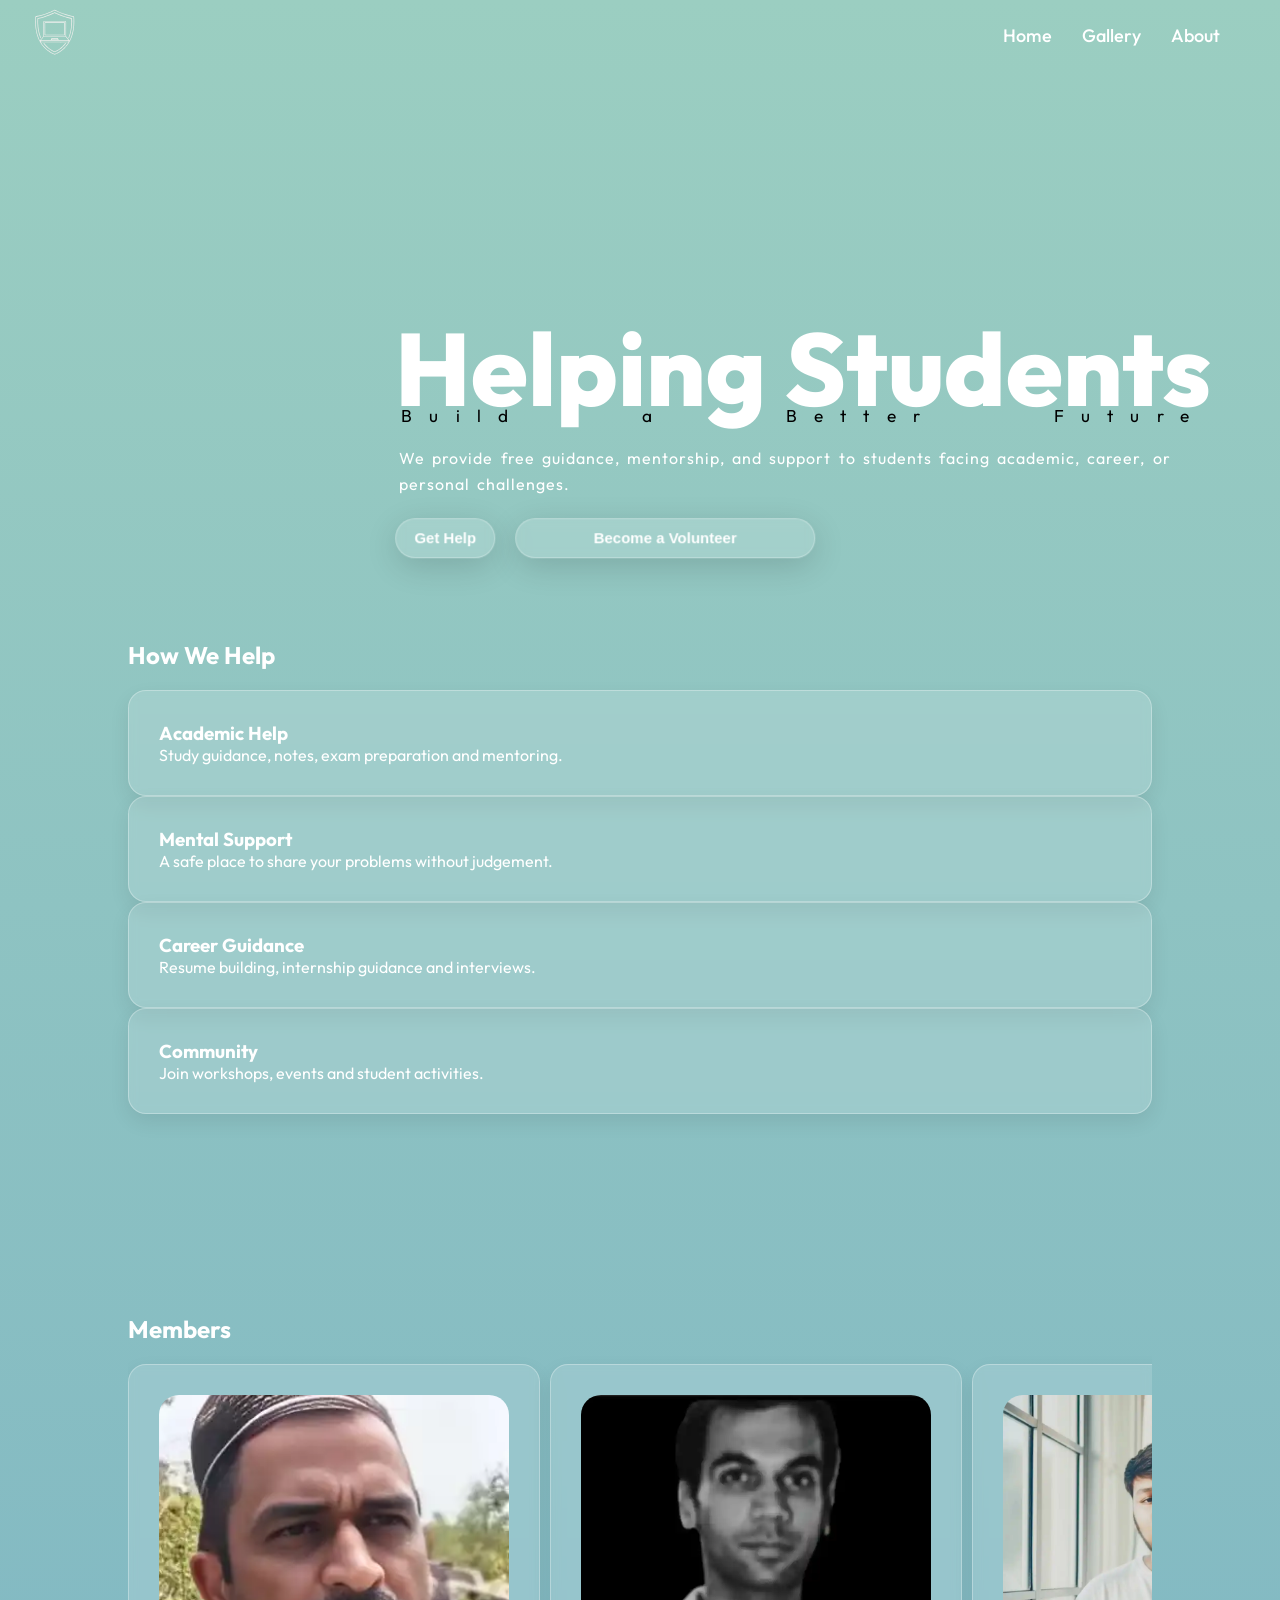
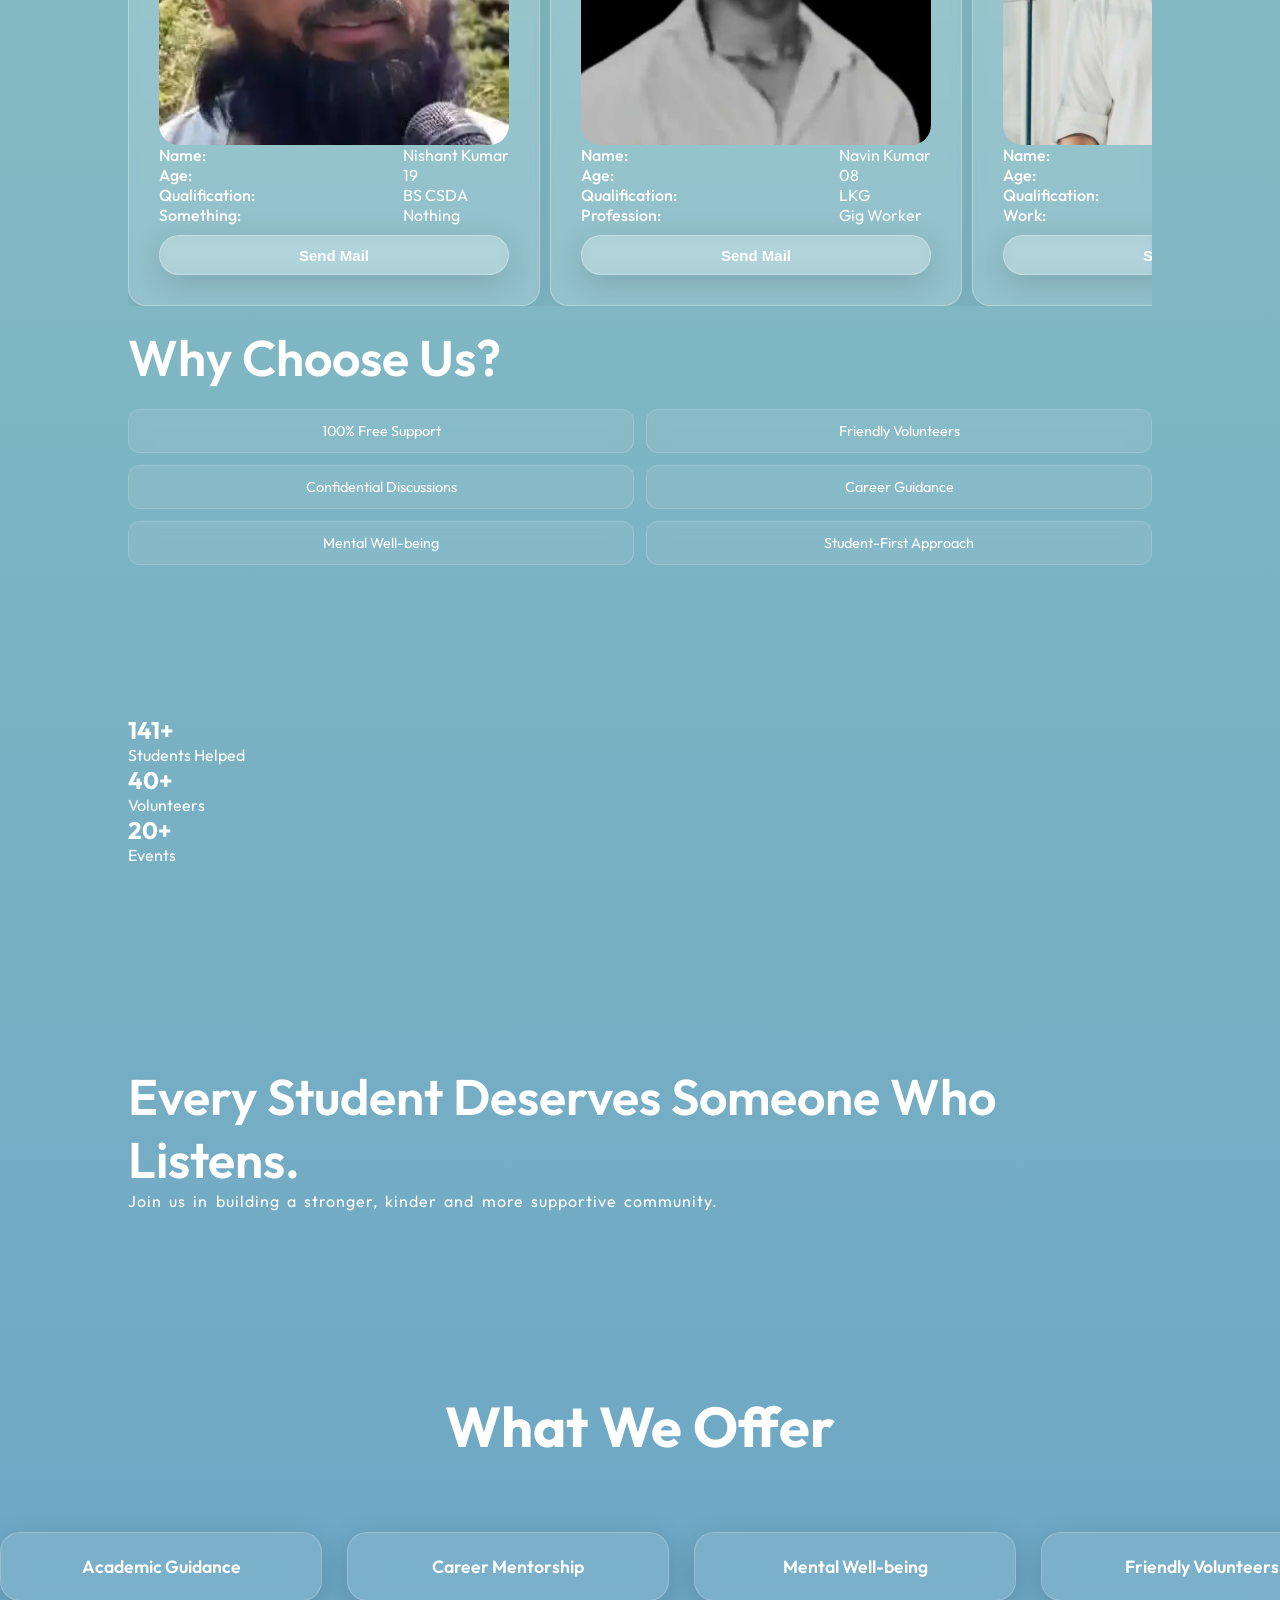
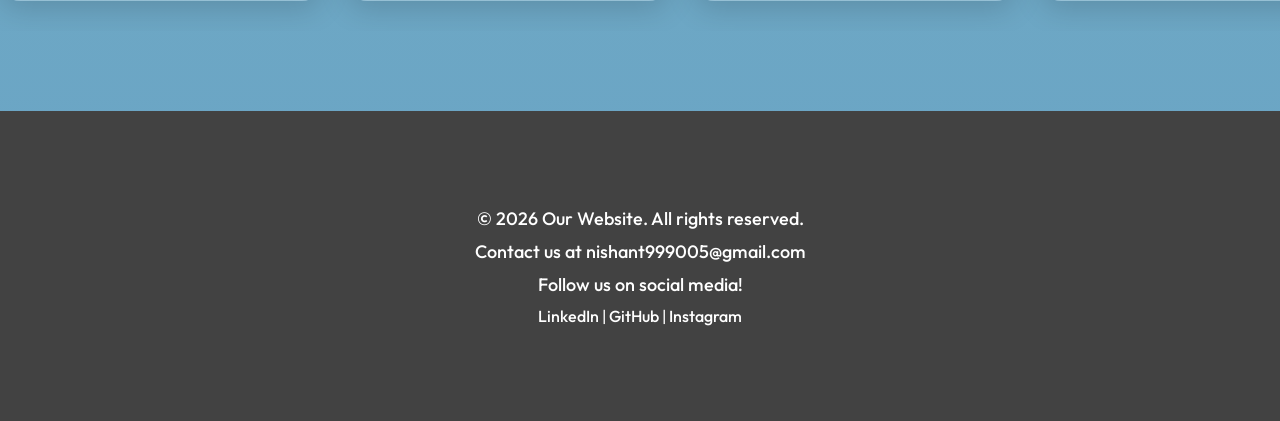
==== index.html @ 3110a351 "Add files via upload" ====
<!DOCTYPE html>
<html lang="en">

<head>
    <meta charset="UTF-8">
    <meta name="viewport" content="width=device-width, initial-scale=1.0">
    <title>Website</title>
    <link type="image/x-icon" href="./resources/icon.svg" rel="icon">
    <link rel="stylesheet" href="style.css">
    <link rel="preconnect" href="https://fonts.googleapis.com">
    <link rel="preconnect" href="https://fonts.gstatic.com" crossorigin>
    <link href="https://fonts.googleapis.com/css2?family=Outfit:wght@100..900&display=swap" rel="stylesheet">
    <link rel="stylesheet" href="https://cdnjs.cloudflare.com/ajax/libs/font-awesome/6.7.2/css/all.min.css">
</head>

<body>
    <header>
        <div class="logo">
            <img src="./resources/logo.svg" alt="Logo">
        </div>

        <div class="navbar">
            <ul>
                <li><a href="#homeid">Home</a></li>
                <li><a href="#galleryid">Gallery</a></li>
                <li><a href="#aboutid">About</a></li>
            </ul>
        </div>

        <div class="menu-btn" onclick="openMenu()">
            ☰
        </div>
        <span class="close-btn" onclick="closeMenu()"><i class="fa fa-times" aria-hidden="true"></i></span>

    </header>

    <div class="overlay" onclick="closeMenu()"></div>
    <div class="mobile-menu">
        <ul>
            <li><a href="#homeid" onclick="closeMenu()">Home</a></li>
            <li><a href="#galleryid" onclick="closeMenu()">Gallery</a></li>
            <li><a href="#aboutid" onclick="closeMenu()">About</a></li>
            <li><a href="#footerid" onclick="closeMenu()">Contact</a></li>
        </ul>

        <div class="bottom-links">
            <a href="https://instagram.com/hiinishant" target="_blank">
                <i class="fa-brands fa-instagram"></i>
            </a>
            <a href="https://linkedin.com/in/hinishant" target="_blank">
                <i class="fa-brands fa-linkedin-in"></i>
            </a>
            <a href="https://github.com/hiinishant" target="_blank">
                <i class="fa-brands fa-github"></i>
            </a>
        </div>

    </div>


    <div id="homeid" class="home">
        <section class="hero">
            <div class="hero-title">
                <h1>Helping Students</h1>
                <p class="tagline">
                    Build a Better Future
                </p>
                <p class="description">
                    We provide free guidance, mentorship, and support to students facing academic, career, or personal
                    challenges.
                </p>
                <div class="hero-btns">
                    <button id="btn1">Get Help</button>
                    <button id="btn2">Become a Volunteer</button>
                </div>
            </div>
        </section>

        <section class="services">
            <h2>How We Help</h2>
            <div class="cards">
                <div class="card">
                    <h3>Academic Help</h3>
                    <p>
                        Study guidance, notes,
                        exam preparation and mentoring.
                    </p>
                </div>
                <div class="card">
                    <h3>Mental Support</h3>
                    <p>
                        A safe place to share your
                        problems without judgement.
                    </p>
                </div>

                <div class="card">
                    <h3>Career Guidance</h3>
                    <p>
                        Resume building,
                        internship guidance and interviews.
                    </p>
                </div>

                <div class="card">
                    <h3>Community</h3>
                    <p>
                        Join workshops,
                        events and student activities.
                    </p>
                </div>
            </div>
        </section>

        <section id="galleryid" class="why">
            <h2>Members</h2>
            <div class="whycard" id="slider">
                <div class="card imgcard">
                    <img src="./resources/img1.webp" alt="IMG">
                    <div class="whylist">
                        <div class="whylabel">
                            <p>Name:</p>
                            <p>Age:</p>
                            <p>Qualification:</p>
                            <p>Something:</p>
                        </div>
                        <div class="whyans">
                            <p>Nishant Kumar</p>
                            <p>19</p>
                            <p>BS CSDA</p>
                            <p>Nothing</p>
                        </div>
                    </div>
                    <button class="whybtn">Send Mail</button>
                </div>
                <div class="card imgcard">
                    <img src="./resources/img2.webp" alt="IMG">
                    <div class="whylist">
                        <div class="whylabel">
                            <p>Name:</p>
                            <p>Age:</p>
                            <p>Qualification:</p>
                            <p>Profession:</p>
                        </div>
                        <div class="whyans">
                            <p>Navin Kumar</p>
                            <p>08</p>
                            <p>LKG</p>
                            <p>Gig Worker</p>
                        </div>
                    </div>
                    <button class="whybtn">Send Mail</button>
                </div>
                <div class="card imgcard">
                    <img src="./resources/img3.webp" alt="IMG">
                    <div class="whylist">
                        <div class="whylabel">
                            <p>Name:</p>
                            <p>Age:</p>
                            <p>Qualification:</p>
                            <p>Work:</p>
                        </div>
                        <div class="whyans">
                            <p>Prakhar Shrivastva</p>
                            <p>09</p>
                            <p>LKG</p>
                            <p>Train Robbery</p>
                        </div>
                    </div>
                    <button class="whybtn">Send Mail</button>
                </div>
                <div class="card imgcard">
                    <img src="./resources/img4.webp" alt="IMG">
                    <div class="whylist">
                        <div class="whylabel">
                            <p>Name:</p>
                            <p>Age:</p>
                            <p>Qualification:</p>
                            <p>Something:</p>
                        </div>
                        <div class="whyans">
                            <p>Name Here</p>
                            <p>18</p>
                            <p>LKG</p>
                            <p>Nothing</p>
                        </div>
                    </div>
                    <button class="whybtn">Send Mail</button>
                </div>
                <div class="card imgcard">
                    <img src="./resources/img5.webp" alt="IMG">
                    <div class="whylist">
                        <div class="whylabel">
                            <p>Name:</p>
                            <p>Age:</p>
                            <p>Qualification:</p>
                            <p>Something:</p>
                        </div>
                        <div class="whyans">
                            <p>Name Here</p>
                            <p>18</p>
                            <p>LKG</p>
                            <p>Nothing</p>
                        </div>
                    </div>
                    <button class="whybtn">Send Mail</button>
                </div>
                <div class="card imgcard">
                    <img src="./resources/img6.webp" alt="IMG">
                    <div class="whylist">
                        <div class="whylabel">
                            <p>Name:</p>
                            <p>Age:</p>
                            <p>Qualification:</p>
                            <p>Something:</p>
                        </div>
                        <div class="whyans">
                            <p>Name Here</p>
                            <p>18</p>
                            <p>LKG</p>
                            <p>Nothing</p>
                        </div>
                    </div>
                    <button class="whybtn">Send Mail</button>
                </div>
            </div>
            <p id="whyus">Why Choose Us?</p>
            <div class="whyreason">
                <ul>
                    <li>100% Free Support</li>
                    <li>Friendly Volunteers</li>
                    <li>Confidential Discussions</li>
                    <li>Career Guidance</li>
                    <li>Mental Well-being</li>
                    <li>Student-First Approach</li>

                </ul>
            </div>

        </section>
        <section class="stats">
            <div class="stat">
                <h1 id="students">0</h1>
                <p>Students Helped</p>
            </div>
            <div class="stat">
                <h1 id="volunteers">0</h1>
                <p>Volunteers</p>
            </div>
            <div class="stat">
                <h1 id="events">0</h1>
                <p>Events</p>

            </div>
        </section>

        <section id="aboutid" class="cta">
            <h2>
                Every Student Deserves Someone Who Listens.
            </h2>
            <p>
                Join us in building a stronger,
                kinder and more supportive community.
            </p>
        </section>
        <section class="message-section">
            <h2>What We Offer</h2>
            <div class="marquee">
                <div class="marquee-content">

                    <div class="msg-card">Academic Guidance</div>
                    <div class="msg-card">Career Mentorship</div>
                    <div class="msg-card">Mental Well-being</div>
                    <div class="msg-card">Friendly Volunteers</div>
                    <div class="msg-card">Confidential Discussions</div>
                    <div class="msg-card">Inclusive Community</div>
                    <div class="msg-card">Study Resources</div>
                    <div class="msg-card">Scholarship Guidance</div>

                    <div class="msg-card">Academic Guidance</div>
                    <div class="msg-card">Career Mentorship</div>
                    <div class="msg-card">Mental Well-being</div>
                    <div class="msg-card">Friendly Volunteers</div>
                    <div class="msg-card">Confidential Discussions</div>
                    <div class="msg-card">Inclusive Community</div>
                    <div class="msg-card">Study Resources</div>
                    <div class="msg-card">Scholarship Guidance</div>
                </div>
            </div>
        </section>
    </div>
    <form id="formid" class="formcard" action="https://formsubmit.co/oneate2006@gmail.com" method="POST"
        enctype="multipart/form-data">
        <input type="hidden" name="_subject" value="New Help Request">
        <input type="hidden" name="_captcha" value="false">
        <input type="hidden" name="_template" value="table">
        <input type="hidden" name="_next" value="http://127.0.0.1:3000/">
        <div class="formhead">
            <p>Mail</p>
        </div>
        <div id="helpsection">
            <label for="name">From</label>
            <input type="text" name="name" placeholder="Your Name" required>
            <label for="subject">Subject</label>
            <input type="text" name="subject" placeholder="Enter Subject" required>
            <label for="body">Body</label>
            <textarea id="formbody" name="message" placeholder="Describe your problem..." required></textarea>
        </div>
        <div>
            <button type="button" id="fromclosebtn">Close</button>
            <button type="submit">Send</button>
        </div>
    </form>

    <form id="volunteerForm" class="formcard" action="https://formsubmit.co/oneate2006@gmail.com" method="POST"
        enctype="multipart/form-data">
        <input type="hidden" name="_subject" value="New Help Request">
        <input type="hidden" name="_captcha" value="false">
        <input type="hidden" name="_template" value="table">
        <input type="hidden" name="_next" value="http://127.0.0.1:3000/">
        <div class="formhead">
            <p>Become a Volunteer</p>
        </div>
        <div id="helpsection">
            <label>Full Name</label>
            <input type="text" name="name" placeholder="Enter Your Name" required>

            <label>Age</label>
            <input type="number" name="age" min="16" placeholder="Enter Your Age" required>

            <label>Phone Number</label>
            <input type="tel" name="phone" placeholder="Enter Phone Number" required>

            <label>Email</label>
            <input type="email" name="email" placeholder="Enter Your Email" required>

            <label>Why do you want to volunteer?</label>
            <textarea id="formbody" name="reason" placeholder="Tell us a little about yourself..."></textarea>
        </div>
        <div>
            <button type="button" id="volunteerClose">
                Close
            </button>
            <button type="submit">
                Join Our Team
            </button>
        </div>
    </form>

    <form id="mentorForm" class="formcard" action="https://formsubmit.co/nishant999005@gmail.com" method="POST">
        <input type="hidden" name="_subject" value="New Help Request">
        <input type="hidden" name="_captcha" value="false">
        <input type="hidden" name="_template" value="table">
        <input type="hidden" name="_next" value="http://127.0.0.1:3000/">
        <div class="formhead">
            <p>Contact Mentor</p>
        </div>
        <div id="helpsection">
            <label>Your Name</label>
            <input type="text" name="name" placeholder="Enter your name" required>
            <label>Age</label>
            <input type="number" name="age" placeholder="Enter your age" required>
            <label>Your Message</label>
            <textarea id="formbody" name="message" placeholder="Write your message..." required></textarea>
        </div>
        <div>
            <button type="button" id="mentorClose">
                Close
            </button>
            <button type="submit">
                Send
            </button>
        </div>
    </form>


    <div id="footerid" class="footer">
        <p>&copy; 2026 Our Website. All rights reserved.</p>
        <p>Contact us at nishant999005@gmail.com</p>
        <p>Follow us on social media!</p>
        <span><a href="https://linkedin.com/in/hinishant" target="_blank">LinkedIn</a> | <a
                href="https://github.com/hiinishant" target="_blank">GitHub</a> | <a
                href="https://instagram.com/hiinishant" target="_blank">Instagram</a></span>
    </div>
    <script src="script.js"></script>
</body>

</html>
---- style.css ----
* {
    margin: 0;
    padding: 0;
}

html {
    scroll-behavior: smooth;
    scrollbar-width: none;
}

body {
    color: #ffffff;
    overflow-x: hidden;
    font-family: "Outfit", sans-serif;
    background: linear-gradient(180deg, #9BCEC1, #67A2C5);
}

.home,
.gallery,
.about {
    padding-top: 70px;
}

section {
    padding: 100px 10%;
}

.card {
    background: rgba(255, 255, 255, 0.15);
    backdrop-filter: blur(5px);
    -webkit-backdrop-filter: blur(5px);
    border: 1px solid rgba(255, 255, 255, 0.3);
    border-radius: 18px;
    padding: 30px;
    box-shadow: 0 8px 20px rgba(0, 0, 0, .08);
    transition: .3s;
}

.card:hover {
    transform: translateY(-8px);
}

header {
    position: fixed;
    top: 0;
    left: 0;
    width: 100%;
    height: 70px;
    display: flex;
    justify-content: space-between;
    align-items: center;
    padding: 0 20px;
    box-sizing: border-box;
    background: #15181a00;
    z-index: 1000;
}

header:hover,
header.scrolled {
    background: rgba(255, 255, 255, 0.15);
    backdrop-filter: blur(5px);
    -webkit-backdrop-filter: blur(5px);
    border: 1px solid rgba(255, 255, 255, 0.3);
    box-shadow: 0 8px 32px rgba(0, 0, 0, .15);
}

.logo {
    width: 70px;
    position: absolute;
}

.logo img {
    width: 100%;
}

.navbar {
    margin-left: auto;
    z-index: 999;
}

.navbar ul {
    display: flex;
    gap: 30px;
    list-style: none;
    margin-right: 40px;
}

.navbar a {
    text-decoration: none;
    color: white;
    font-size: 18px;
    font-weight: 500;
    position: relative;
}

.navbar a:hover {
    text-decoration: underline;
    text-decoration-thickness: 2px;
    text-underline-offset: 6px;
}

.overlay {
    position: fixed;
    top: 0;
    left: 0;
    width: 100%;
    height: 100vh;
    background: rgba(0, 0, 0, .5);
    display: none;
    z-index: 998;
}

.mobile-menu {
    position: fixed;
    top: 0;
    left: -100%;
    width: 40%;
    max-width: 320px;
    height: 100vh;
    background: rgba(255, 255, 255, 0.15);
    backdrop-filter: blur(15px);
    -webkit-backdrop-filter: blur(15px);
    border: 1px solid rgba(255, 255, 255, 0.3);
    border-radius: 20px;
    box-shadow: 0 8px 32px rgba(0, 0, 0, .15);
    padding: 30px;
    display: flex;
    flex-direction: column;
    transition: 0.4s;
    z-index: 999;
}

.mobile-menu.active {
    left: 0;
}

.overlay.active {
    display: block;
}

.menu-btn {
    display: none;
    color: white;
    font-size: 35px;
    cursor: pointer;
}

.close-btn {
    display: none;
    position: absolute;
    top: 20px;
    right: 20px;
    font-size: 32px;
    font-family: Arial, Helvetica, sans-serif;
    color: #ffffff;
    cursor: pointer;
    transition: 0.3s;
    z-index: 1000;
}

.close-btn:hover {
    color: crimson;
}


.mobile-menu ul {
    list-style: none;
    margin-top: 50px;
}

.mobile-menu li {
    margin: 30px 0;
    display: flex;
    justify-content: space-between;
}

.mobile-menu a {
    text-decoration: none;
    color: #444;
    font-size: 22px;
    font-weight: bold;
}

.bottom-links {
    margin-top: auto;
    display: flex;
    flex-direction: row;
    gap: 5px;
}

.bottom-links a {
    width: 50px;
    height: 50px;
    display: flex;
    justify-content: center;
    align-items: center;
    border-radius: 50%;
    color: #333;
    background: rgba(255, 255, 255, .15);
    backdrop-filter: blur(10px);
    -webkit-backdrop-filter: blur(10px);
    border: 1px solid rgba(255, 255, 255, .2);
    transition: .3s;
    margin-bottom: 50px;
}


.hero-title {
    position: absolute;
    top: 50%;
    left: 50%;
    transform: translate(-30%, -55%);
}

.hero-title h1 {
    font-size: clamp(3rem, 8vw, 9rem);
    font-weight: 800;
    color: #fff;
    line-height: 1;
    white-space: nowrap;
}

.tagline {
    margin-top: -15px;
    margin-left: 6px;
    font-size: clamp(1rem, 1.35vw, 1.3rem);
    color: #000;
    letter-spacing: clamp(0.2rem, 1em, 2rem);
    word-spacing: clamp(0.5rem, 5.5em, 10rem);
}

.description {
    margin-top: 20px;
    margin-left: 4px;
    font-size: clamp(1rem, 1.2vw, 1.15rem);
    word-spacing: clamp(0.1rem, 0.2em, 1rem);
    letter-spacing: 1px;
    line-height: 1.6;
    color: #fff;
}

.hero-btns {
    display: flex;
    flex-direction: row;
    gap: 20px;
    margin-top: 20px;
}

#btn1 {
    background: rgba(255, 255, 255, 0.15);
    backdrop-filter: blur(5px);
    -webkit-backdrop-filter: blur(5px);
    border: 1px solid rgba(255, 255, 255, 0.3);
    box-shadow: 0 8px 32px rgba(0, 0, 0, .15);
    border-radius: 20px;
    color: white;
    font-weight: 600;
    font-size: 15px;
    height: 40px;
    width: 100px;
}

#btn1:hover {
    color: #68a294;
    cursor: pointer;
}

#btn1:active {
    color: white;
    box-shadow: none;
}

#btn2 {
    background: rgba(255, 255, 255, 0.15);
    backdrop-filter: blur(5px);
    -webkit-backdrop-filter: blur(5px);
    border: 1px solid rgba(255, 255, 255, 0.3);
    box-shadow: 0 8px 32px rgba(0, 0, 0, .15);
    border-radius: 20px;
    color: white;
    font-weight: 600;
    font-size: 15px;
    height: 40px;
    width: 300px;
}

#btn2:hover {
    color: #68a294;
    cursor: pointer;
}

#btn2:active {
    color: white;
    box-shadow: none;
}

@media(max-width:768px) {
    .menu-btn {
        display: block;
    }

    .navbar ul {
        display: none;
    }
}

.footer {
    background-color: rgb(66, 66, 66);
    color: #ffffff;
    text-align: center;
    padding: 20px 0;
    min-height: 30vh;
    display: flex;
    flex-direction: column;
    justify-content: center;
    gap: 10px;
}

.footer p {
    font-size: 18px;
    font-weight: 500;
}

.footer a {
    text-decoration: none;
    color: white;
    font-weight: 500;
}

.services {
    margin-top: 30vh;
}

.services h2 {
    margin-bottom: 20px;
}

.cta h2 {
    font-weight: 600;
    font-size: 50px;
}

.cta p {
    font-size: clamp(1rem, 1.2vw, 1.15rem);
    word-spacing: clamp(0.1rem, 0.2em, 1rem);
    letter-spacing: 1px;
}

.whycard {
    display: flex;
    flex-direction: row;
    gap: 10px;
    overflow-x: auto;
    overflow-y: hidden;
    scroll-behavior: smooth;
    padding-top: 20px;
}

.whycard::-webkit-scrollbar {
    height: 12px;
}

.whycard::-webkit-scrollbar-track {
    background: rgba(255, 255, 255, .08);
    backdrop-filter: blur(10px);
    -webkit-backdrop-filter: blur(10px);
    border: 1px solid rgba(255, 255, 255, .15);
    border-radius: 50px;
}

.whycard::-webkit-scrollbar-thumb {
    background: linear-gradient(90deg,
            rgba(155, 206, 193, .9),
            rgba(255, 255, 255, .6));

    border-radius: 50px;
    border: 2px solid rgba(255, 255, 255, .25);
    backdrop-filter: blur(20px);
    -webkit-backdrop-filter: blur(20px);
}

.whycard::-webkit-scrollbar-thumb:hover {
    background: linear-gradient(90deg,
            rgba(155, 206, 193, 1),
            rgba(255, 255, 255, .8));
}

.imgcard {
    flex: 0 0 350px;
    height: auto;
}

.imgcard img {
    width: 100%;
    height: 350px;
    object-fit: cover;
    object-position: center;
    border-radius: 20px;
    display: block;
}

.whylist {
    display: flex;
    flex-direction: row;
    justify-content: space-between;
}

.whylabel {
    font-weight: 500;
    gap: 10px;
}

.whyans {
    gap: 10px;
}

.whybtn {
    background: rgba(255, 255, 255, 0.15);
    backdrop-filter: blur(5px);
    -webkit-backdrop-filter: blur(5px);
    border: 1px solid rgba(255, 255, 255, 0.3);
    box-shadow: 0 8px 32px rgba(0, 0, 0, .15);
    border-radius: 20px;
    color: white;
    font-weight: 600;
    font-size: 15px;
    height: 40px;
    width: 100%;
    margin-top: 10px;
}

.whybtn:hover {
    color: #68a294;
    cursor: pointer;
}

.whybtn:active {
    color: white;
    box-shadow: none;
}

#whyus {
    margin-top: 20px;
    font-weight: 600;
    font-size: 50px;
}

.why ul {
    display: flex;
    flex-direction: row;
    gap: 20px;
    margin-left: 10px;
}

.stats {
    margin-top: -50px;
}

.formcard {
    position: fixed;
    top: 50%;
    left: 50%;
    transform: translate(-50%, -50%);
    width: min(70%, 700px);
    padding: 35px;
    border-radius: 25px;
    background: rgba(255, 255, 255, 0.08);
    backdrop-filter: blur(28px);
    -webkit-backdrop-filter: blur(28px);
    border: 1px solid rgba(255, 255, 255, .15);
    box-shadow: 0 15px 45px rgba(0, 0, 0, .25);
    display: none;
    flex-direction: column;
    gap: 25px;
    color: white;
    z-index: 9999;
}

.formcard.active {
    display: flex;
}

.formhead {
    text-align: center;
}

.formhead p {
    font-size: 2rem;
    font-weight: 700;
    color: #68a294;
}

#helpsection {
    display: flex;
    flex-direction: column;
    gap: 10px;
}

#helpsection label {
    font-size: .95rem;
    color: #FFEBD3;
}

#helpsection input,
#formbody {
    width: 100%;
    padding: 15px;
    border: none;
    outline: none;
    border-radius: 15px;
    background: rgba(255, 255, 255, 0.12);
    color: white;
    font-size: 1rem;
    box-sizing: border-box;
    transition: .3s;
}

#helpsection input::placeholder,
#formbody::placeholder {
    color: rgba(255, 255, 255, .95);
}

#helpsection input:focus,
#formbody:focus {
    background: rgba(255, 255, 255, .18);
    border: 1px solid #9BCEC1;
}

#formbody {
    min-height: 140px;
    resize: none;
}

.formcard>div:last-child {
    display: flex;
    justify-content: space-between;
    gap: 15px;
}

.formcard button {
    flex: 1;
    height: 50px;
    border: none;
    border-radius: 15px;
    font-size: 1rem;
    font-weight: 600;
    cursor: pointer;
    transition: .3s;
}

.formcard button:last-child {
    background: #9BCEC1;
    color: #15181a;
}

.formcard button:last-child:hover {
    transform: translateY(-3px);
    box-shadow: 0 10px 25px rgba(155, 206, 193, .4);
}

#fromclosebtn,
#volunteerClose {
    background: transparent;
    border: 2px solid rgba(255, 255, 255, .2);
    color: white;
}

#fromclosebtn:hover {
    background: rgba(255, 255, 255, .08);
}

.whyreason {
    width: 100%;
    margin-top: 20px;
}

.whyreason ul {
    display: grid;
    grid-template-columns: repeat(2, 1fr);
    gap: 12px;
    list-style: none;
    padding: 0;
    margin: 0;
}

.whyreason li {
    background: rgba(255, 255, 255, .08);
    backdrop-filter: blur(10px);
    -webkit-backdrop-filter: blur(10px);
    border: 1px solid rgba(255, 255, 255, .15);
    border-radius: 12px;
    padding: 12px;
    text-align: center;
    font-size: .9rem;
    color: white;
}

.whyreason li:hover {
    box-shadow: 0 10px 25px rgba(0, 0, 0, 0.1);
}

.message-section{
    padding:80px 0;
    overflow:hidden;
}

.message-section h2{
    text-align:center;
    font-size:clamp(2rem,5vw,3.5rem);
    margin-bottom:50px;
}

.marquee{
    padding-top: 20px;
    padding-bottom: 30px;
    overflow:hidden;
    white-space:nowrap;
}

.marquee-content{
    display:flex;
    gap:25px;
    width:max-content;
    animation:scroll 25s linear infinite;
}

.msg-card{
    flex-shrink:0;
    min-width:260px;
    padding:22px 30px;
    text-align:center;
    font-size:1.1rem;
    font-weight:600;
    color:white;
    border-radius:20px;
    background:rgba(255,255,255,.10);
    backdrop-filter:blur(12px);
    -webkit-backdrop-filter:blur(12px);
    border:1px solid rgba(255,255,255,.2);
    box-shadow:0 8px 30px rgba(0,0,0,.15);
    transition:.3s;
}

.msg-card:hover{
    transform:translateY(-8px);
    background:rgba(255,255,255,.18);
}

@keyframes scroll{
    from{
        transform:translateX(0);
    }
    to{
        transform:translateX(-50%);
    }
}

@media (max-width:768px) {

    .hero {
        display: flex;
        justify-content: center;
        align-items: center;
        padding: 200px 25px 40px;

    }

    .hero-title {
        position: static;
        transform: none;
        width: 100%;
        text-align: center;
    }

    .hero-title h1 {
        white-space: normal;
        font-size: clamp(2.4rem, 10vw, 3.5rem);
        line-height: .95;
        font-weight: 800;
        margin-bottom: 18px;
    }

    .tagline {
        font-size: 1rem;
        font-weight: 600;
        word-spacing: normal;
        letter-spacing: .35rem;
        text-transform: uppercase;
        color: #baccc7;
        margin-bottom: 25px;
    }

    .description {
        font-size: 1rem;
        line-height: 1.8;
        max-width: 340px;
        margin: 0 auto;
        color: #d9d9d9;
    }

    .hero-btns {
        display: flex;
        flex-direction: column;
        gap: 15px;
        margin-top: 40px;
    }

    .hero-btns button {
        width: 100%;
        max-width: 320px;
        height: 58px;
        margin: auto;
        border-radius: 18px;
        font-size: 1rem;
        font-weight: 600;
    }

    .whycard {
        display: flex;
        flex-direction: column;
    }

    .services {
        margin-top: -50px;
    }
}

@media (min-width:769px) and (max-width:1178px) {

    .hero {
        display: flex;
        justify-content: center;
        align-items: center;
        padding: 170px 60px 60px;
    }

    .hero-title {
        position: static;
        transform: none;
        width: 100%;
        text-align: center;
        max-width: 750px;
    }

    .hero-title h1 {

        font-size: clamp(4.0rem, 8vw, 6rem);
        line-height: .95;
        font-weight: 800;
        margin-bottom: 20px;

    }

    .tagline {

        font-size: 1.15rem;
        font-weight: 600;
        letter-spacing: .5rem;
        text-transform: uppercase;
        color: #baccc7;
        margin-bottom: 30px;

    }

    .description {

        max-width: 600px;
        margin: 0 auto;
        font-size: 1.15rem;
        line-height: 1.8;
        color: #d9d9d9;

    }

    .hero-btns {

        display: flex;
        justify-content: center;
        gap: 20px;
        margin-top: 45px;

    }

    .hero-btns button {

        width: 250px;
        height: 60px;
        border-radius: 18px;
        font-size: 1rem;
        font-weight: 600;

    }

    .whycard {
        display: grid;
        grid-template-columns: repeat(2, 1fr);
        gap: 30px;

    }

    .services {
        margin-top: -100px;
    }

}
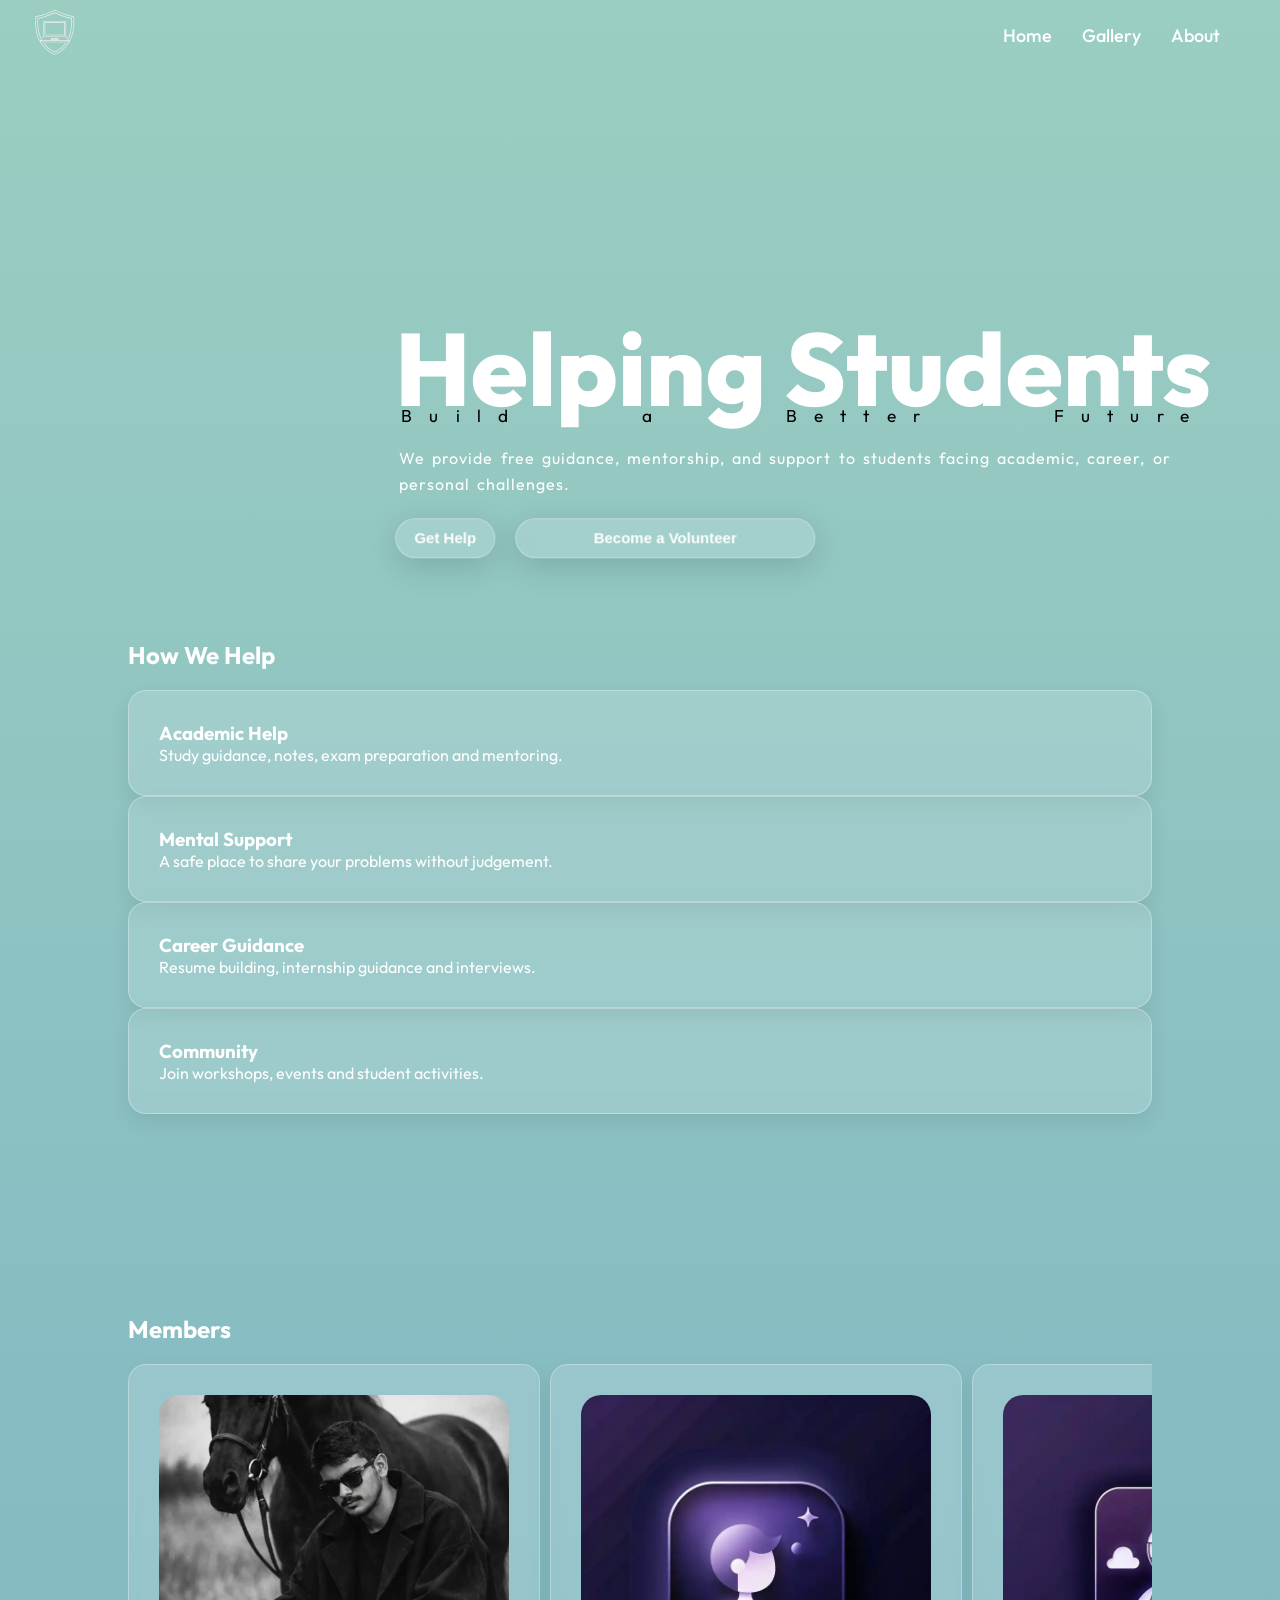
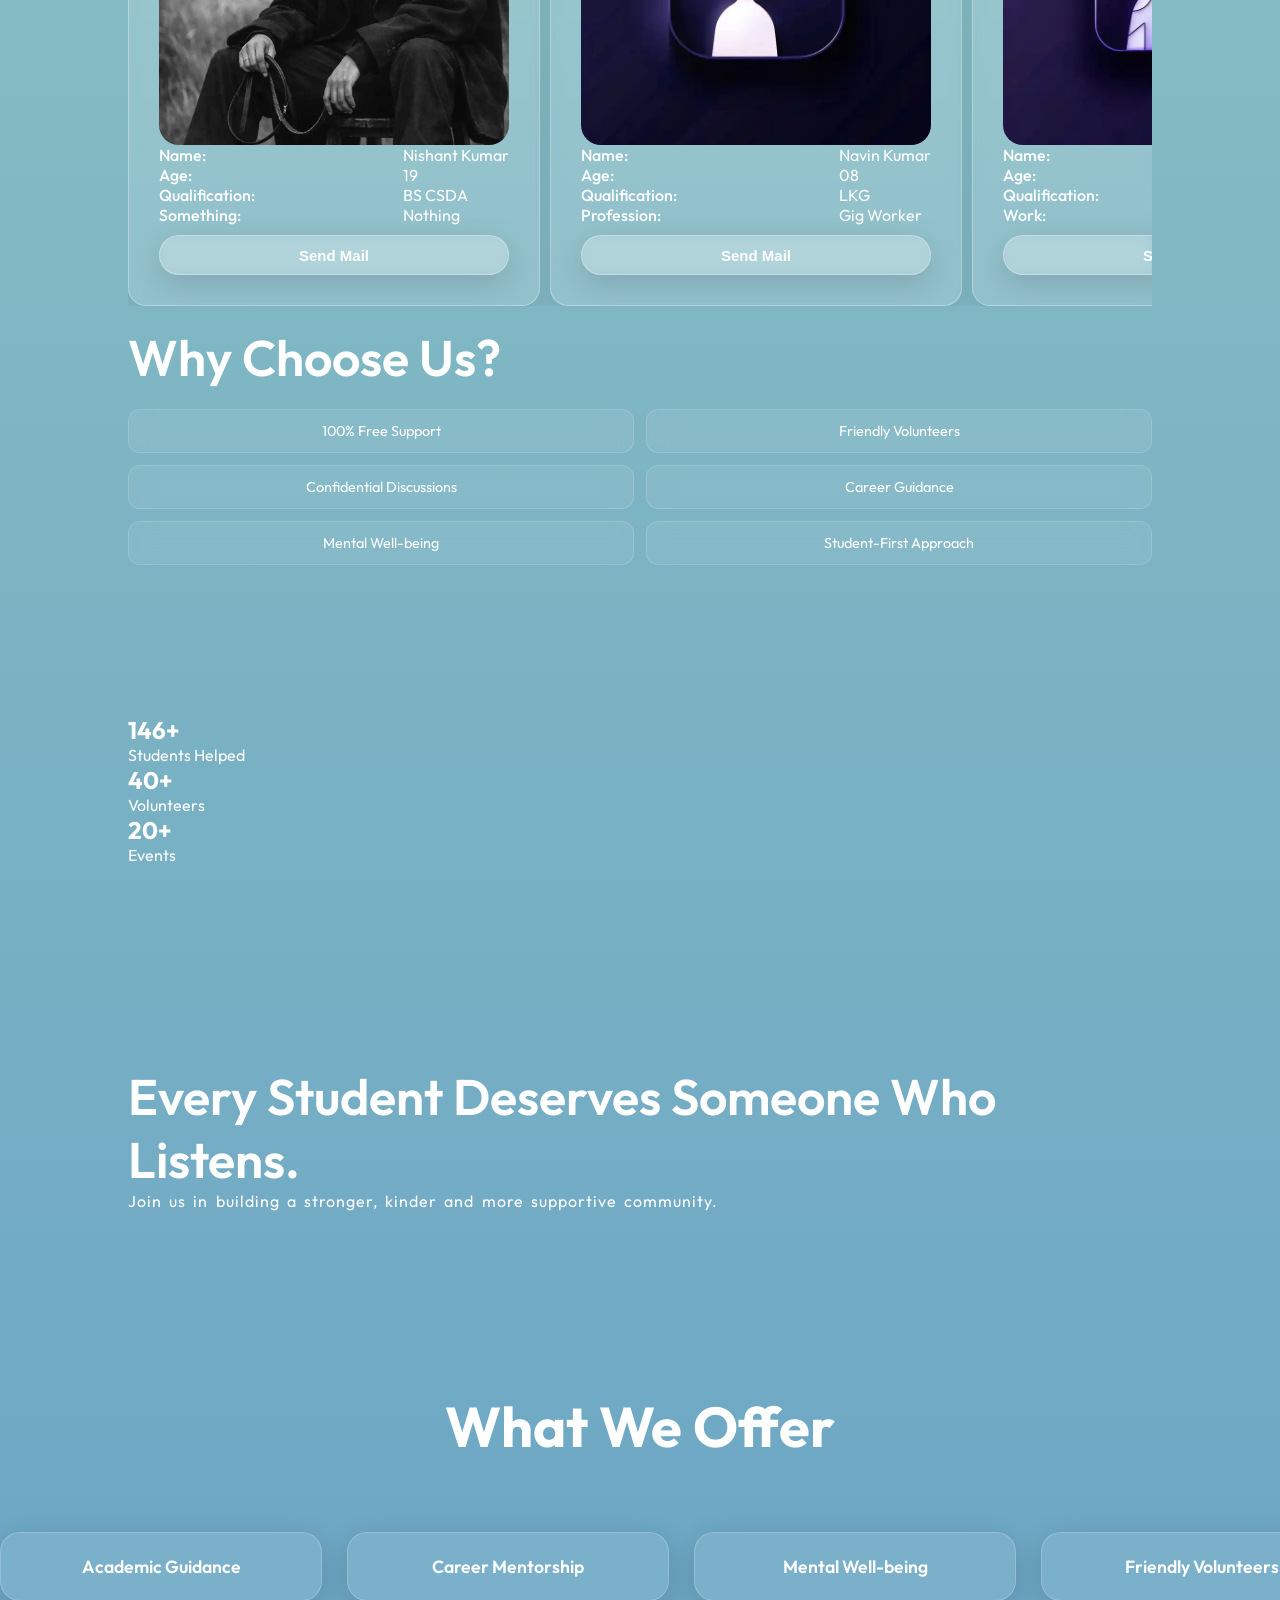
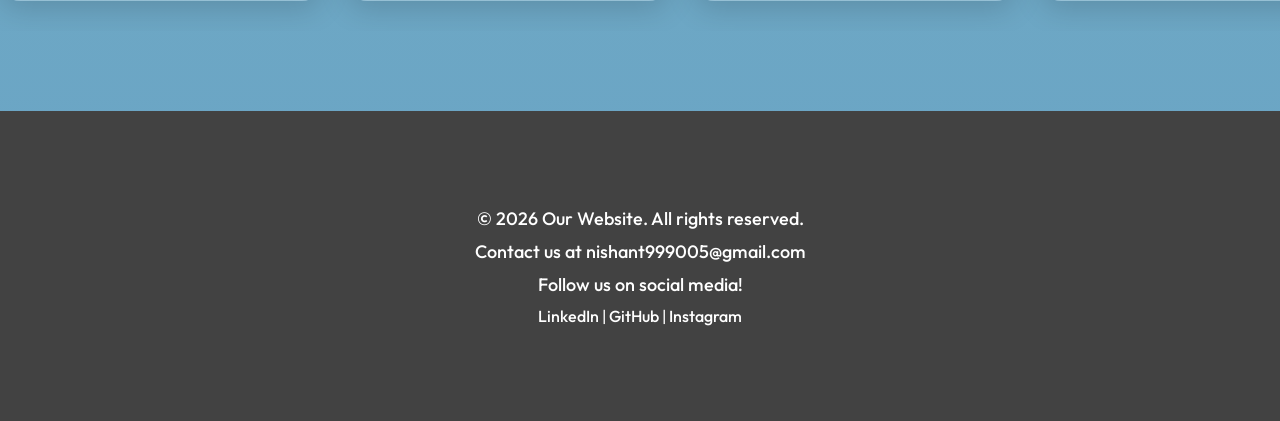
==== commit 992ffc13: "Fix HTML encoding issues in index.html" ====
--- a/index.html
+++ b/index.html
@@ -294,7 +294,7 @@
         <input type="hidden" name="_subject" value="New Help Request">
         <input type="hidden" name="_captcha" value="false">
         <input type="hidden" name="_template" value="table">
-        <input type="hidden" name="_next" value="http://127.0.0.1:3000/">
+        <input type="hidden" name="_next" value="https://hiinishant.github.io/wngo/">
         <div class="formhead">
             <p>Mail</p>
         </div>
@@ -317,7 +317,7 @@
         <input type="hidden" name="_subject" value="New Help Request">
         <input type="hidden" name="_captcha" value="false">
         <input type="hidden" name="_template" value="table">
-        <input type="hidden" name="_next" value="http://127.0.0.1:3000/">
+        <input type="hidden" name="_next" value="https://hiinishant.github.io/wngo/">
         <div class="formhead">
             <p>Become a Volunteer</p>
         </div>
@@ -351,7 +351,7 @@
         <input type="hidden" name="_subject" value="New Help Request">
         <input type="hidden" name="_captcha" value="false">
         <input type="hidden" name="_template" value="table">
-        <input type="hidden" name="_next" value="http://127.0.0.1:3000/">
+        <input type="hidden" name="_next" value="https://hiinishant.github.io/wngo/">
         <div class="formhead">
             <p>Contact Mentor</p>
         </div>
@@ -385,4 +385,4 @@
     <script src="script.js"></script>
 </body>
 
-</html>+</html>
